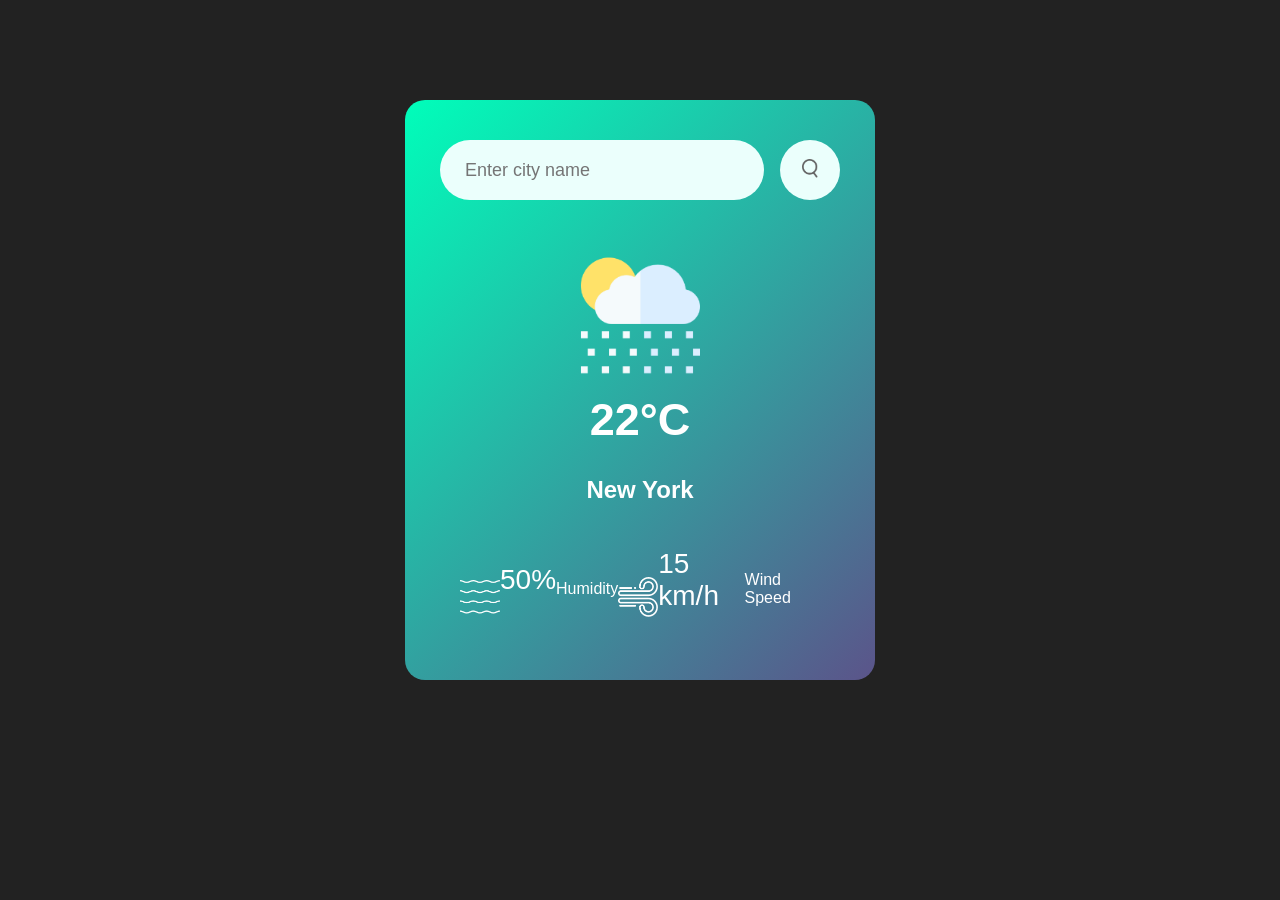
==== Weather project/index.html @ a26989c0 "weather app" ====
<!DOCTYPE html>
<html lang="en">
<head>
    <meta charset="UTF-8">
    <meta name="viewport" content="width=device-width, initial-scale=1.0">
    <title>Weather App - Easy Tutorials</title>
    <link rel="stylesheet" href="style.css">
</head>
<body>

    <div class="card">

        <div class="search">
            <input type="text" placeholder="Enter city name" spellcheck="false">
            <button><img src="images/search.png"></button>
        </div>

        <div class="weather">
            <img src="images/rain.png" class="weather-icon">
            <h1 class="temp">22°C</h1>
            <h2 class="city">New York</h2>
        </div>

        <div class="details">
            <div class="col">
                <img src="images/humidity.png">
                <p class="humidity">50%</p>
                <p>Humidity</p>
            </div>

            <div class="col">
                <img src="images/wind.png">
                <p class="wind">15 km/h</p>
                <p>Wind Speed</p>
            </div>
        </div>

    </div>

</body>
</html>
---- Weather project/style.css ----
*{
margin-top: 0;
padding:0 ;
font-family:'poppins', sans-serif ;
box-sizing: border-box;
}

body{
    background-color: #222;
}
.card{
    width:90%;
    max-width: 470px;
    background: linear-gradient(135deg, #00feba,#5b548a);
    color:#fff;
    margin:100px auto 0;
    border-radius: 20px;
    padding: 40px 35px;
    text-align: center;
}
.search{
    width:100%;
    display: flex;
    align-items: center;
    justify-content: space-between;
}
.search input{
    border:0;
    outline: 0;
    background: #ebfffc;
    color:#555;
    padding: 10px 25px;
    height: 60px;
    border-radius: 30px;
    flex: 1;
    margin-right: 16px;
    font-size: 18px;
}
.search button{
     border:0;
    outline: 0;
    background: #ebfffc;
    border-radius: 50%;
    width: 60px;
    height:60px;
    cursor: pointer;
}
.search button img{
   width: 16px; 
}
.weather-icon{
    width: 170px;
    margin-top: 30px;
}
.weather h1{
    font-size: 45px;
    font-weight: 400px;
    margin-top: -10px;
}
.details{
    display: flex;
    align-items:center ;
    justify-content: space-between;
    padding: 0 20px;
    margin-top: 50px;
}
.col{
    display: flex;
    align-items: center;
    text-align: left;
}
.col img{
    width: 40px;
    margin: right 10px;
}
.humidity, .wind{
    font-size: 28px;
    margin-top: -6px;
}
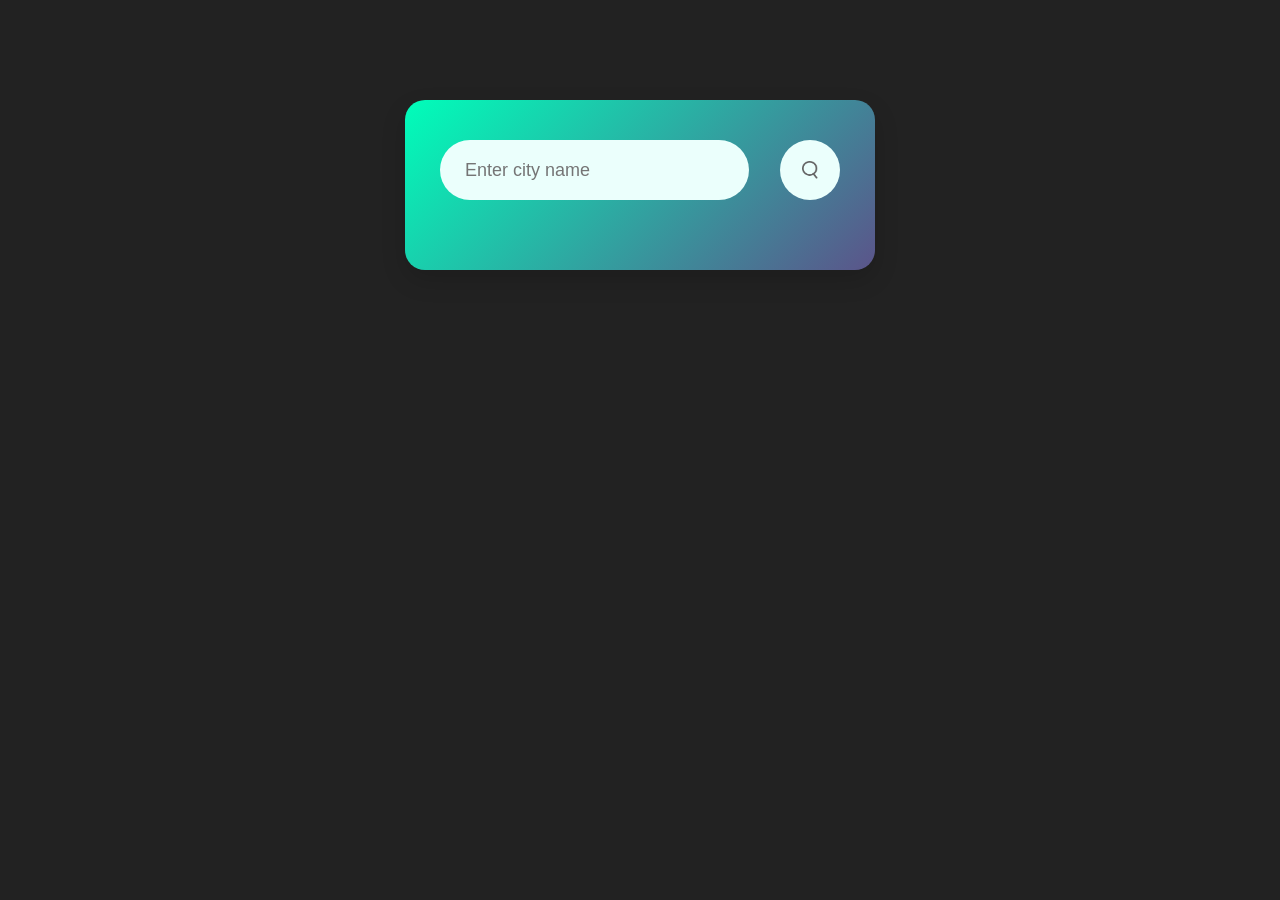
==== commit 0a342a03: "weather" ====
--- a/Weather project/index.html
+++ b/Weather project/index.html
@@ -4,38 +4,82 @@
     <meta charset="UTF-8">
     <meta name="viewport" content="width=device-width, initial-scale=1.0">
     <title>Weather App - Easy Tutorials</title>
+    <link rel="icon" href="favicon.ico" type="image/x-icon">
     <link rel="stylesheet" href="style.css">
 </head>
 <body>
 
-    <div class="card">
+     <div class="card">
 
-        <div class="search">
-            <input type="text" placeholder="Enter city name" spellcheck="false">
-            <button><img src="images/search.png"></button>
-        </div>
-
-        <div class="weather">
-            <img src="images/rain.png" class="weather-icon">
-            <h1 class="temp">22°C</h1>
-            <h2 class="city">New York</h2>
-        </div>
-
-        <div class="details">
-            <div class="col">
-                <img src="images/humidity.png">
-                <p class="humidity">50%</p>
-                <p>Humidity</p>
+            <div class="search">
+               <input type="text" placeholder="Enter city name" spellcheck="false">
+               <button><img src="images/search.png"></button>
             </div>
 
-            <div class="col">
-                <img src="images/wind.png">
-                <p class="wind">15 km/h</p>
-                <p>Wind Speed</p>
+            <div class="weather">
+                <img src="images/rain.png" class="weather-icon">
+                <h1 class="temp">22°C</h1>
+                <h2 class="city">New York</h2>
+                    <div class="details">
+                        <div class="col">
+                            <img src="images/humidity.png">
+                            <div>
+                                <p class="humidity">50%</p>
+                                <p>Humidity</p>
+                            </div>
+                        </div>
+
+                         <div class="col">
+                            <img src="images/wind.png">
+                            <div>
+                                <p class="wind">15 km/h</p>
+                                <p>Wind Speed</p>
+                            </div>
+                        </div>
+                    </div>
+
             </div>
         </div>
+        <script>
+        const ApiKey = "388ebfdcb47b8c35f3548b90e65a829a";
+const apiUrl = "https://api.openweathermap.org/data/2.5/weather?units=metric&q=";
 
-    </div>
+const searchBox = document.querySelector(".search input");
+const searchBtn = document.querySelector(".search button");
+const weatherIcon = document.querySelector(".weather-icon");
 
+async function checkWeather(city) {
+
+    if (city.trim() === "") return;
+
+    const response = await fetch(apiUrl + city + `&appid=${ApiKey}`);
+    const data = await response.json();
+
+    if (data.cod === "404") return;
+
+    document.querySelector(".city").innerHTML = data.name;
+    document.querySelector(".temp").innerHTML = Math.round(data.main.temp) + "°C";
+    document.querySelector(".humidity").innerHTML = data.main.humidity + "%";
+    document.querySelector(".wind").innerHTML = data.wind.speed + " km/h";
+
+    if (data.weather[0].main == "Clouds") {
+        weatherIcon.src = "images/clouds.png";
+    } else if (data.weather[0].main == "Clear") {
+        weatherIcon.src = "images/clear.png";
+    } else if (data.weather[0].main == "Rain") {
+        weatherIcon.src = "images/rain.png";
+    } else if (data.weather[0].main == "Drizzle") {
+        weatherIcon.src = "images/drizzle.png";
+    } else if (data.weather[0].main == "Mist") {
+        weatherIcon.src = "images/mist.png";
+    }
+
+    document.querySelector(".weather").style.display = "block";
+}
+
+searchBtn.addEventListener("click", () => {
+    checkWeather(searchBox.value);
+});
+        </script>
 </body>
 </html>
--- a/Weather project/style.css
+++ b/Weather project/style.css
@@ -17,12 +17,16 @@
     border-radius: 20px;
     padding: 40px 35px;
     text-align: center;
+    box-shadow: 0 10px 25px rgba(0, 0, 0, 0.15);
+    font-family: 'Poppins', sans-serif;
 }
 .search{
     width:100%;
     display: flex;
     align-items: center;
     justify-content: space-between;
+    gap: 15px;
+    margin-bottom: 30px;
 }
 .search input{
     border:0;
@@ -44,6 +48,9 @@
     width: 60px;
     height:60px;
     cursor: pointer;
+    display: flex;
+    align-items: center;
+    justify-content: center;
 }
 .search button img{
    width: 16px; 
@@ -63,17 +70,26 @@
     justify-content: space-between;
     padding: 0 20px;
     margin-top: 50px;
+
 }
 .col{
     display: flex;
     align-items: center;
     text-align: left;
+    gap: 12px;
+
 }
 .col img{
     width: 40px;
-    margin: right 10px;
+    height: auto;
+}.col div p {
+    margin: 0;         
 }
+
 .humidity, .wind{
     font-size: 28px;
     margin-top: -6px;
+}
+.weather{
+    display: none;
 }
